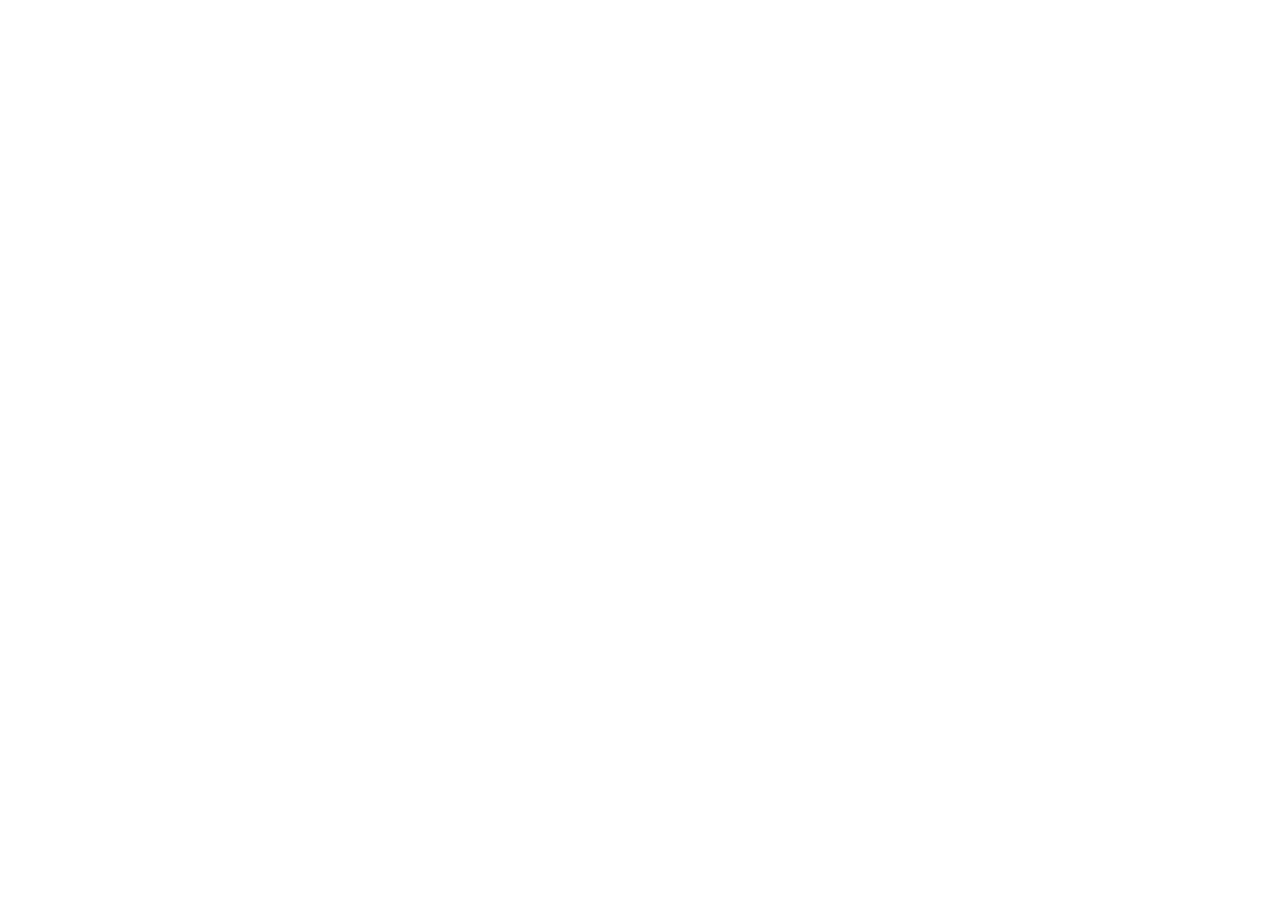
==== index.html @ 6ca91268 "Updates" ====
<!DOCTYPE html>
<html lang="en">
  <head>
    <meta charset="UTF-8" />
    <link rel="icon" type="image/x-icon" href="/portfolio-website/favicon.ico">
    <link rel="preconnect" href="https://fonts.googleapis.com" />
    <link rel="preconnect" href="https://fonts.gstatic.com" crossorigin />
    <link
      href="https://fonts.googleapis.com/css2?family=Space+Grotesk:wght@400;500;600;700&family=JetBrains+Mono:wght@400;700&display=swap"
      rel="stylesheet"
    />
    <meta name="viewport" content="width=device-width, initial-scale=1.0" />
    <title>Aryan Kumar</title>
    <script type="module" crossorigin src="/portfolio-website/assets/index-CEJSqSGn.js"></script>
    <link rel="stylesheet" crossorigin href="/portfolio-website/assets/index-Dqh0oYii.css">
  </head>
  <body>
    <div id="root"></div>
  </body>
</html>
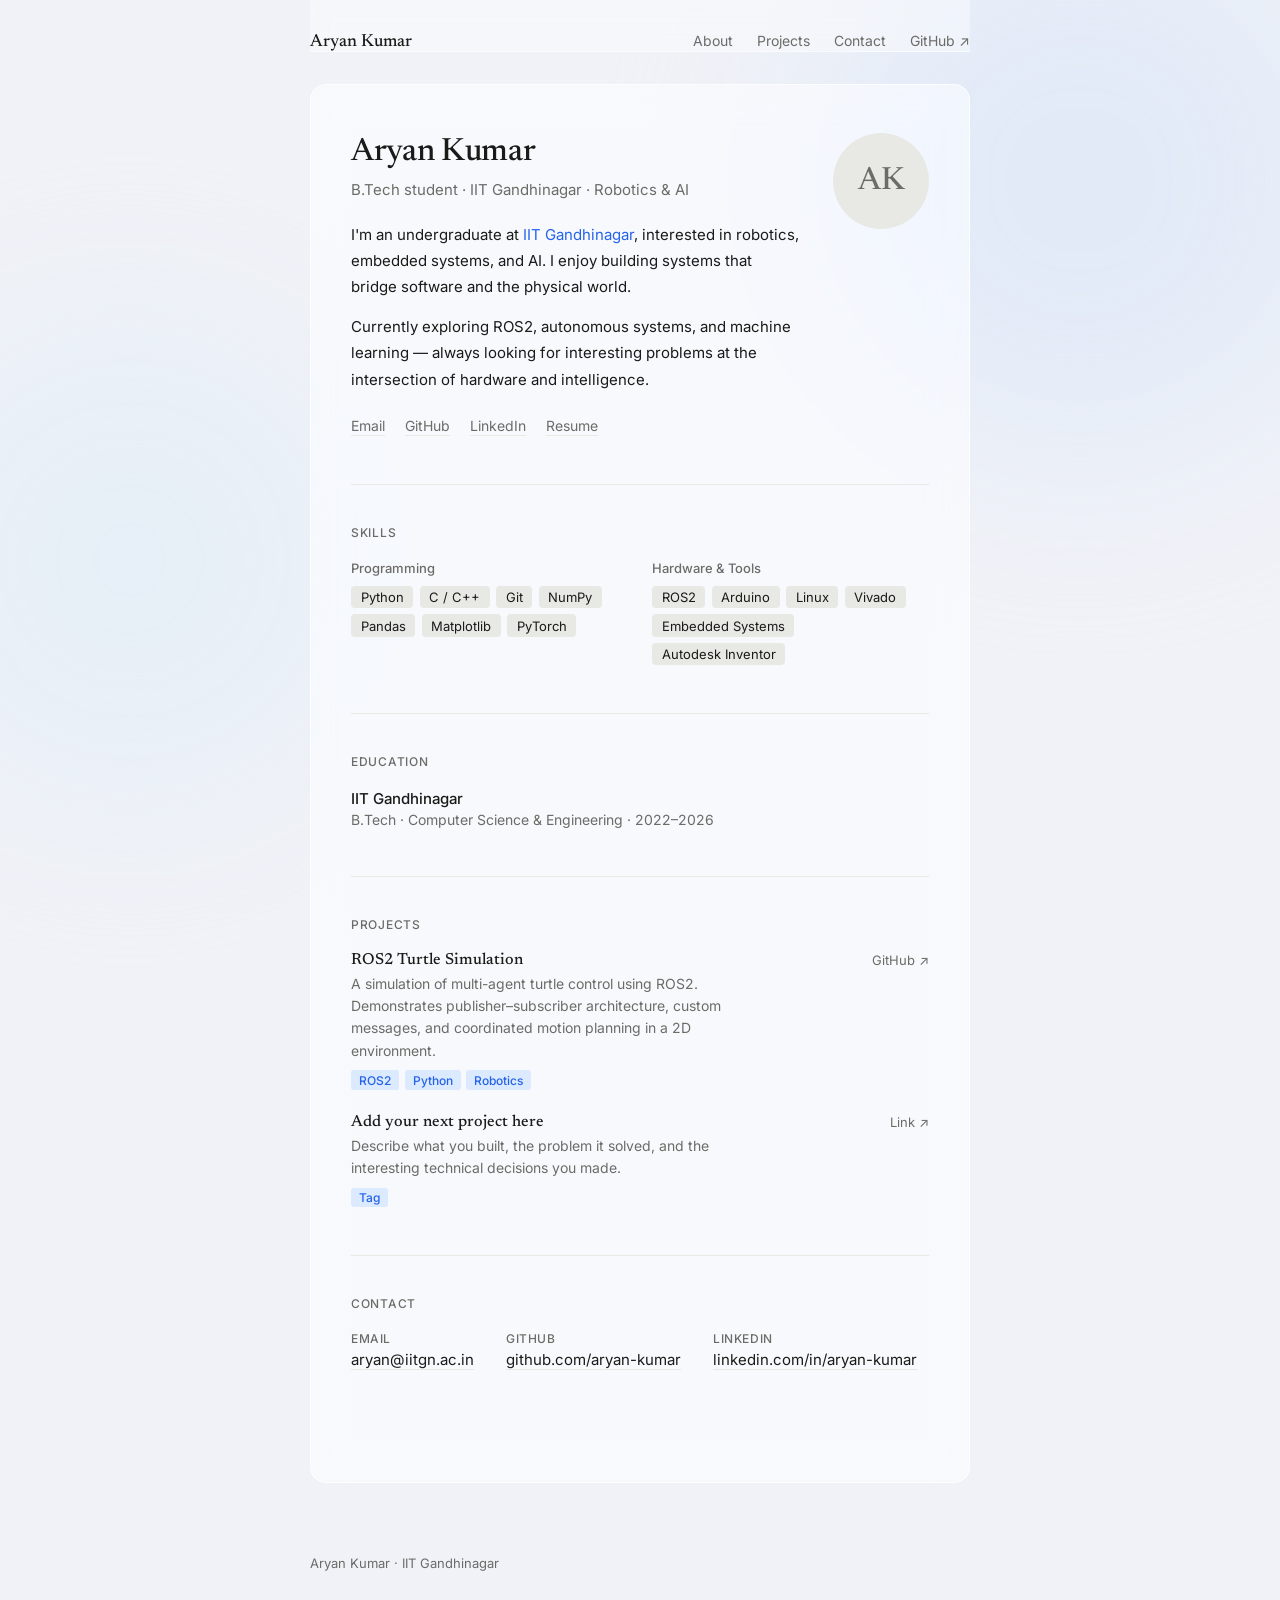
==== commit 35faf00b: "feat: initial commit" ====
--- a/index.html
+++ b/index.html
@@ -1,21 +1,528 @@
-<!DOCTYPE html>
-<html lang="en">
-  <head>
-    <meta charset="UTF-8" />
-    <link rel="icon" type="image/x-icon" href="/portfolio-website/favicon.ico">
-    <link rel="preconnect" href="https://fonts.googleapis.com" />
-    <link rel="preconnect" href="https://fonts.gstatic.com" crossorigin />
-    <link
-      href="https://fonts.googleapis.com/css2?family=Space+Grotesk:wght@400;500;600;700&family=JetBrains+Mono:wght@400;700&display=swap"
-      rel="stylesheet"
-    />
-    <meta name="viewport" content="width=device-width, initial-scale=1.0" />
-    <title>Aryan Kumar</title>
-    <script type="module" crossorigin src="/portfolio-website/assets/index-CEJSqSGn.js"></script>
-    <link rel="stylesheet" crossorigin href="/portfolio-website/assets/index-Dqh0oYii.css">
-  </head>
-  <body>
-    <div id="root"></div>-
-  </body>
-</html>
+<!DOCTYPE html>
+<html lang="en">
+<head>
+<meta charset="UTF-8">
+<meta name="viewport" content="width=device-width, initial-scale=1.0">
+<meta name="description" content="Aryan Kumar — undergraduate student at IIT Gandhinagar interested in robotics, AI, and embedded systems.">
+<title>Aryan Kumar</title>
+<link rel="preconnect" href="https://fonts.googleapis.com">
+<link rel="preconnect" href="https://fonts.gstatic.com" crossorigin>
+<link href="https://fonts.googleapis.com/css2?family=Inter:wght@400;500&family=Newsreader:ital,opsz,wght@0,6..72,400;0,6..72,500;1,6..72,400&display=swap" rel="stylesheet">
+<style>
+  *, *::before, *::after { box-sizing: border-box; margin: 0; padding: 0; }
+
+  :root {
+    --bg: #fafaf8;
+    --text: #1a1a18;
+    --muted: #6b6b67;
+    --subtle: #e8e8e4;
+    --accent: #2563eb;
+    --accent-muted: #dbeafe;
+    --font-sans: 'Inter', system-ui, sans-serif;
+    --font-serif: 'Newsreader', Georgia, serif;
+    --max: 660px;
+  }
+
+  html {
+    background: #f0f2f7;
+    color: var(--text);
+    font-family: var(--font-sans);
+  }
+
+  /* Ambient background blobs */
+  body {
+    min-height: 100vh;
+    padding: 0 1.5rem;
+    position: relative;
+  }
+
+  body::before,
+  body::after {
+    content: '';
+    position: fixed;
+    border-radius: 50%;
+    filter: blur(90px);
+    opacity: 0.45;
+    pointer-events: none;
+    z-index: 0;
+  }
+
+  body::before {
+    width: 600px;
+    height: 600px;
+    background: radial-gradient(circle, #c7d9f7 0%, #dce8fa 60%, transparent 100%);
+    top: -120px;
+    right: -100px;
+  }
+
+  body::after {
+    width: 500px;
+    height: 500px;
+    background: radial-gradient(circle, #d4e9f5 0%, #e2eefb 60%, transparent 100%);
+    bottom: 10%;
+    left: -120px;
+  }
+
+  /* Frosted glass content wrapper */
+  nav, main, footer {
+    position: relative;
+    z-index: 1;
+  }
+
+  main {
+    background: rgba(255, 255, 255, 0.55);
+    backdrop-filter: blur(18px) saturate(1.4);
+    -webkit-backdrop-filter: blur(18px) saturate(1.4);
+    border: 1px solid rgba(255, 255, 255, 0.7);
+    border-radius: 16px;
+    padding: 3rem 2.5rem 4rem;
+  }
+
+  nav {
+    background: rgba(255,255,255,0.4);
+    backdrop-filter: blur(12px);
+    -webkit-backdrop-filter: blur(12px);
+    border-bottom: 1px solid rgba(255,255,255,0.6);
+    padding: 1rem 2rem;
+    max-width: none;
+    border-radius: 0;
+    position: sticky;
+    top: 0;
+    z-index: 10;
+    margin: 0 -1.5rem;
+  }
+
+  nav > * { max-width: var(--max); margin-left: auto; margin-right: auto; }
+
+  /* Override nav to be flex row not block */
+  nav {
+    display: flex;
+    align-items: baseline;
+    gap: 2rem;
+    flex-wrap: wrap;
+  }
+
+  a { color: var(--accent); text-decoration: none; }
+  a:hover { text-decoration: underline; }
+
+  /* NAV */
+  nav {
+    max-width: var(--max);
+    margin: 0 auto;
+    padding: 2rem 0 0;
+    display: flex;
+    align-items: baseline;
+    gap: 2rem;
+    flex-wrap: wrap;
+  }
+
+  .nav-name {
+    font-family: var(--font-serif);
+    font-size: 1.1rem;
+    font-weight: 500;
+    color: var(--text);
+    text-decoration: none;
+    margin-right: auto;
+  }
+  .nav-name:hover { text-decoration: none; }
+
+  .nav-links { display: flex; gap: 1.5rem; flex-wrap: wrap; }
+  .nav-links a {
+    font-size: 0.875rem;
+    color: var(--muted);
+    text-decoration: none;
+  }
+  .nav-links a:hover { color: var(--text); text-decoration: none; }
+
+  /* MAIN LAYOUT */
+  main {
+    max-width: var(--max);
+    margin: 2rem auto 3rem;
+  }
+
+  /* HERO */
+  .hero {
+    display: grid;
+    grid-template-columns: 1fr auto;
+    gap: 2rem;
+    align-items: start;
+    margin-bottom: 3rem;
+  }
+
+  .hero-text h1 {
+    font-family: var(--font-serif);
+    font-size: 2rem;
+    font-weight: 500;
+    line-height: 1.2;
+    margin-bottom: 0.5rem;
+    letter-spacing: -0.01em;
+  }
+
+  .hero-sub {
+    font-size: 0.9375rem;
+    color: var(--muted);
+    margin-bottom: 1.25rem;
+    line-height: 1.5;
+  }
+
+  .hero-bio {
+    font-size: 0.9375rem;
+    line-height: 1.75;
+    color: var(--text);
+    max-width: 52ch;
+  }
+
+  .hero-bio p + p { margin-top: 0.85rem; }
+
+  .avatar {
+    width: 96px;
+    height: 96px;
+    border-radius: 50%;
+    background: var(--subtle);
+    display: flex;
+    align-items: center;
+    justify-content: center;
+    font-family: var(--font-serif);
+    font-size: 2rem;
+    font-weight: 500;
+    color: var(--muted);
+    flex-shrink: 0;
+    overflow: hidden;
+  }
+
+  .avatar img { width: 100%; height: 100%; object-fit: cover; }
+
+  /* SOCIAL LINKS */
+  .social {
+    display: flex;
+    gap: 1.25rem;
+    flex-wrap: wrap;
+    margin-top: 1.5rem;
+  }
+
+  .social a {
+    font-size: 0.875rem;
+    color: var(--muted);
+    text-decoration: none;
+    border-bottom: 1px solid var(--subtle);
+    padding-bottom: 1px;
+    transition: color 0.15s, border-color 0.15s;
+  }
+  .social a:hover { color: var(--accent); border-color: var(--accent); text-decoration: none; }
+
+  /* DIVIDER */
+  hr {
+    border: none;
+    border-top: 1px solid var(--subtle);
+    margin: 2.5rem 0;
+  }
+
+  /* SECTIONS */
+  section { margin-bottom: 3rem; }
+
+  .section-label {
+    font-size: 0.75rem;
+    font-weight: 500;
+    letter-spacing: 0.06em;
+    text-transform: uppercase;
+    color: var(--muted);
+    margin-bottom: 1.25rem;
+  }
+
+  /* SKILLS */
+  .skills-grid {
+    display: grid;
+    grid-template-columns: 1fr 1fr;
+    gap: 1.5rem;
+  }
+
+  .skill-group h3 {
+    font-size: 0.8125rem;
+    font-weight: 500;
+    color: var(--muted);
+    margin-bottom: 0.6rem;
+  }
+
+  .skill-list {
+    list-style: none;
+    display: flex;
+    flex-wrap: wrap;
+    gap: 0.4rem;
+  }
+
+  .skill-list li {
+    font-size: 0.8125rem;
+    background: var(--subtle);
+    color: var(--text);
+    padding: 0.2rem 0.6rem;
+    border-radius: 4px;
+    font-family: var(--font-sans);
+  }
+
+  /* PROJECTS */
+  .project-list { display: flex; flex-direction: column; gap: 1.5rem; }
+
+  .project {
+    display: grid;
+    grid-template-columns: 1fr auto;
+    gap: 1rem;
+    align-items: start;
+  }
+
+  .project-title {
+    font-family: var(--font-serif);
+    font-size: 1rem;
+    font-weight: 500;
+    color: var(--text);
+    margin-bottom: 0.3rem;
+  }
+
+  .project-desc {
+    font-size: 0.875rem;
+    color: var(--muted);
+    line-height: 1.6;
+    max-width: 46ch;
+  }
+
+  .project-tags {
+    display: flex;
+    flex-wrap: wrap;
+    gap: 0.35rem;
+    margin-top: 0.5rem;
+  }
+
+  .tag {
+    font-size: 0.75rem;
+    padding: 0.15rem 0.5rem;
+    border-radius: 3px;
+    background: var(--accent-muted);
+    color: var(--accent);
+    font-weight: 500;
+  }
+
+  .project-links {
+    display: flex;
+    flex-direction: column;
+    gap: 0.4rem;
+    text-align: right;
+    flex-shrink: 0;
+  }
+
+  .project-links a {
+    font-size: 0.8125rem;
+    color: var(--muted);
+    text-decoration: none;
+    white-space: nowrap;
+  }
+  .project-links a:hover { color: var(--accent); text-decoration: none; }
+
+  /* EDUCATION */
+  .edu-item { margin-bottom: 1rem; }
+  .edu-name {
+    font-weight: 500;
+    font-size: 0.9375rem;
+  }
+  .edu-detail {
+    font-size: 0.875rem;
+    color: var(--muted);
+    margin-top: 0.15rem;
+  }
+
+  /* CONTACT */
+  .contact-row {
+    display: flex;
+    gap: 2rem;
+    flex-wrap: wrap;
+  }
+  .contact-item {
+    display: flex;
+    flex-direction: column;
+    gap: 0.2rem;
+  }
+  .contact-label {
+    font-size: 0.75rem;
+    color: var(--muted);
+    font-weight: 500;
+    text-transform: uppercase;
+    letter-spacing: 0.05em;
+  }
+  .contact-item a {
+    font-size: 0.9375rem;
+    color: var(--text);
+    text-decoration: none;
+    border-bottom: 1px solid var(--subtle);
+  }
+  .contact-item a:hover { border-color: var(--accent); color: var(--accent); text-decoration: none; }
+
+  /* FOOTER */
+  footer {
+    max-width: var(--max);
+    margin: 0 auto;
+    padding: 1.5rem 0 3rem;
+    font-size: 0.8125rem;
+    color: var(--muted);
+    position: relative;
+    z-index: 1;
+  }
+
+  /* MOBILE */
+  @media (max-width: 520px) {
+    .hero { grid-template-columns: 1fr; }
+    .avatar { width: 72px; height: 72px; font-size: 1.5rem; grid-row: 1; justify-self: start; }
+    .hero-text { grid-row: 2; }
+    .skills-grid { grid-template-columns: 1fr; }
+    .project { grid-template-columns: 1fr; }
+    .project-links { text-align: left; flex-direction: row; }
+  }
+
+  @media (prefers-reduced-motion: no-preference) {
+    main { animation: fadein 0.4s ease both; }
+    @keyframes fadein { from { opacity: 0; transform: translateY(8px); } to { opacity: 1; transform: none; } }
+  }
+</style>
+</head>
+<body>
+
+<nav>
+  <div style="max-width:var(--max);margin:0 auto;width:100%;display:flex;align-items:baseline;gap:2rem;flex-wrap:wrap;">
+    <a href="#" class="nav-name">Aryan Kumar</a>
+    <div class="nav-links">
+      <a href="#about">About</a>
+      <a href="#projects">Projects</a>
+      <a href="#contact">Contact</a>
+      <a href="https://github.com/aryan-kumar" target="_blank" rel="noopener">GitHub ↗</a>
+    </div>
+  </div>
+</nav>
+
+<main>
+
+  <!-- HERO -->
+  <div class="hero">
+    <div class="hero-text">
+      <h1>Aryan Kumar</h1>
+      <p class="hero-sub">B.Tech student · IIT Gandhinagar · Robotics &amp; AI</p>
+      <div class="hero-bio">
+        <p>I'm an undergraduate at <a href="https://iitgn.ac.in" target="_blank" rel="noopener">IIT Gandhinagar</a>, interested in robotics, embedded systems, and AI. I enjoy building systems that bridge software and the physical world.</p>
+        <p>Currently exploring ROS2, autonomous systems, and machine learning — always looking for interesting problems at the intersection of hardware and intelligence.</p>
+      </div>
+      <div class="social">
+        <a href="mailto:aryan@iitgn.ac.in">Email</a>
+        <a href="https://github.com/aryan-kumar" target="_blank" rel="noopener">GitHub</a>
+        <a href="https://linkedin.com/in/aryan-kumar" target="_blank" rel="noopener">LinkedIn</a>
+        <a href="#" target="_blank" rel="noopener">Resume</a>
+      </div>
+    </div>
+    <div class="avatar">AK</div>
+  </div>
+
+  <hr>
+
+  <!-- ABOUT -->
+  <section id="about">
+    <p class="section-label">Skills</p>
+    <div class="skills-grid">
+      <div class="skill-group">
+        <h3>Programming</h3>
+        <ul class="skill-list">
+          <li>Python</li>
+          <li>C / C++</li>
+          <li>Git</li>
+          <li>NumPy</li>
+          <li>Pandas</li>
+          <li>Matplotlib</li>
+          <li>PyTorch</li>
+        </ul>
+      </div>
+      <div class="skill-group">
+        <h3>Hardware &amp; Tools</h3>
+        <ul class="skill-list">
+          <li>ROS2</li>
+          <li>Arduino</li>
+          <li>Linux</li>
+          <li>Vivado</li>
+          <li>Embedded Systems</li>
+          <li>Autodesk Inventor</li>
+        </ul>
+      </div>
+    </div>
+  </section>
+
+  <hr>
+
+  <!-- EDUCATION -->
+  <section>
+    <p class="section-label">Education</p>
+    <div class="edu-item">
+      <p class="edu-name">IIT Gandhinagar</p>
+      <p class="edu-detail">B.Tech · Computer Science &amp; Engineering · 2022–2026</p>
+    </div>
+  </section>
+
+  <hr>
+
+  <!-- PROJECTS -->
+  <section id="projects">
+    <p class="section-label">Projects</p>
+    <div class="project-list">
+
+      <div class="project">
+        <div>
+          <p class="project-title">ROS2 Turtle Simulation</p>
+          <p class="project-desc">A simulation of multi-agent turtle control using ROS2. Demonstrates publisher–subscriber architecture, custom messages, and coordinated motion planning in a 2D environment.</p>
+          <div class="project-tags">
+            <span class="tag">ROS2</span>
+            <span class="tag">Python</span>
+            <span class="tag">Robotics</span>
+          </div>
+        </div>
+        <div class="project-links">
+          <a href="https://github.com/aryan-kumar" target="_blank" rel="noopener">GitHub ↗</a>
+        </div>
+      </div>
+
+      <div class="project">
+        <div>
+          <p class="project-title">Add your next project here</p>
+          <p class="project-desc">Describe what you built, the problem it solved, and the interesting technical decisions you made.</p>
+          <div class="project-tags">
+            <span class="tag">Tag</span>
+          </div>
+        </div>
+        <div class="project-links">
+          <a href="#">Link ↗</a>
+        </div>
+      </div>
+
+    </div>
+  </section>
+
+  <hr>
+
+  <!-- CONTACT -->
+  <section id="contact">
+    <p class="section-label">Contact</p>
+    <div class="contact-row">
+      <div class="contact-item">
+        <span class="contact-label">Email</span>
+        <a href="mailto:aryan@iitgn.ac.in">aryan@iitgn.ac.in</a>
+      </div>
+      <div class="contact-item">
+        <span class="contact-label">GitHub</span>
+        <a href="https://github.com/aryan-kumar" target="_blank" rel="noopener">github.com/aryan-kumar</a>
+      </div>
+      <div class="contact-item">
+        <span class="contact-label">LinkedIn</span>
+        <a href="https://linkedin.com/in/aryan-kumar" target="_blank" rel="noopener">linkedin.com/in/aryan-kumar</a>
+      </div>
+    </div>
+  </section>
+
+</main>
+
+<footer>
+  Aryan Kumar · IIT Gandhinagar
+</footer>
+
+</body>
+</html>
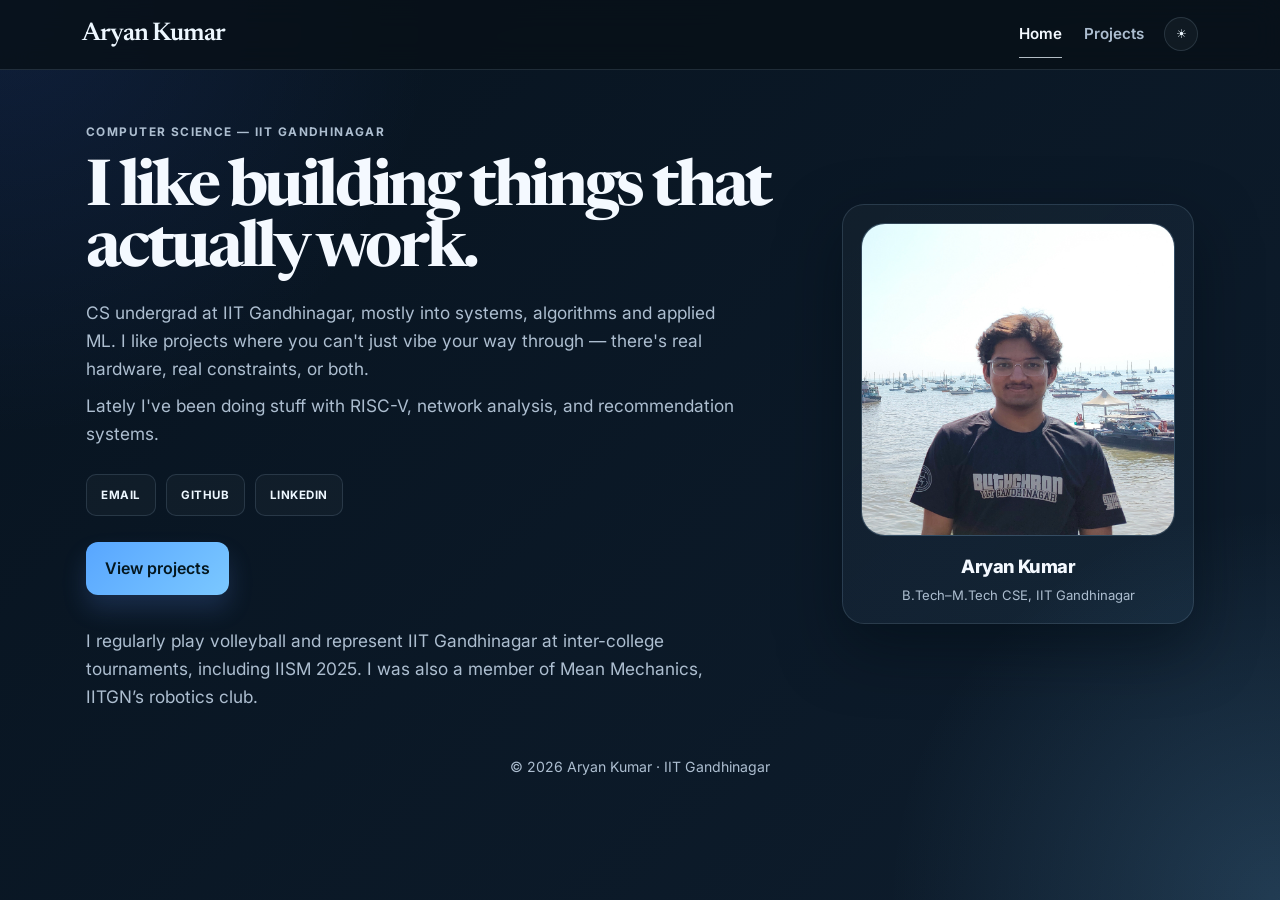
==== commit 64234cda: "proper frontend template" ====
--- a/index.html
+++ b/index.html
@@ -1,528 +1,85 @@
 <!DOCTYPE html>
 <html lang="en">
+
 <head>
-<meta charset="UTF-8">
-<meta name="viewport" content="width=device-width, initial-scale=1.0">
-<meta name="description" content="Aryan Kumar — undergraduate student at IIT Gandhinagar interested in robotics, AI, and embedded systems.">
-<title>Aryan Kumar</title>
-<link rel="preconnect" href="https://fonts.googleapis.com">
-<link rel="preconnect" href="https://fonts.gstatic.com" crossorigin>
-<link href="https://fonts.googleapis.com/css2?family=Inter:wght@400;500&family=Newsreader:ital,opsz,wght@0,6..72,400;0,6..72,500;1,6..72,400&display=swap" rel="stylesheet">
-<style>
-  *, *::before, *::after { box-sizing: border-box; margin: 0; padding: 0; }
+  <meta charset="UTF-8" />
+  <meta name="viewport" content="width=device-width, initial-scale=1.0" />
+  <meta name="description" content="Aryan Kumar portfolio website" />
+  <title>Aryan Kumar | Portfolio</title>
+  <link rel="preconnect" href="https://fonts.googleapis.com" />
+  <link rel="preconnect" href="https://fonts.gstatic.com" crossorigin />
+  <link
+    href="https://fonts.googleapis.com/css2?family=Inter:wght@400;500;600;700;800&family=Newsreader:opsz,wght@6..72,400;6..72,500;6..72,600&display=swap"
+    rel="stylesheet" />
+  <link rel="stylesheet" href="styles.css?v=20260919" />
+</head>
 
-  :root {
-    --bg: #fafaf8;
-    --text: #1a1a18;
-    --muted: #6b6b67;
-    --subtle: #e8e8e4;
-    --accent: #2563eb;
-    --accent-muted: #dbeafe;
-    --font-sans: 'Inter', system-ui, sans-serif;
-    --font-serif: 'Newsreader', Georgia, serif;
-    --max: 660px;
-  }
+<body data-theme="dark">
+  <div class="page-shell">
+    <header class="site-header">
+      <div class="header-inner">
+        <a href="index.html" class="brand">Aryan Kumar</a>
 
-  html {
-    background: #f0f2f7;
-    color: var(--text);
-    font-family: var(--font-sans);
-  }
+        <div class="nav-group">
+          <nav class="nav" aria-label="Main navigation">
+            <a href="index.html" class="active">Home</a>
+            <a href="projects.html">Projects</a>
+            <!-- Research will be added later when there is something to showcase. -->
+          </nav>
 
-  /* Ambient background blobs */
-  body {
-    min-height: 100vh;
-    padding: 0 1.5rem;
-    position: relative;
-  }
+          <button class="theme-toggle" type="button" data-theme-toggle aria-label="Toggle color theme">
+            <span class="toggle-track">
+              <span class="toggle-thumb">
+                <span class="icon sun" aria-hidden="true">☀</span>
+                <span class="icon moon" aria-hidden="true">☾</span>
+              </span>
+            </span>
+          </button>
+        </div>
+      </div>
+    </header>
 
-  body::before,
-  body::after {
-    content: '';
-    position: fixed;
-    border-radius: 50%;
-    filter: blur(90px);
-    opacity: 0.45;
-    pointer-events: none;
-    z-index: 0;
-  }
+    <main>
+      <section class="page-hero" data-reveal>
+        <div>
+          <div class="eyebrow">Computer Science — IIT Gandhinagar</div>
+          <h1>I like building things that actually work.</h1>
+          <p class="page-intro">CS undergrad at IIT Gandhinagar, mostly into systems, algorithms and applied ML. I like
+            projects where you can't just vibe your way through — there's real hardware, real constraints, or both.</p>
+          <p class="page-intro">Lately I've been doing stuff with RISC-V, network analysis, and recommendation systems.
+          </p>
 
-  body::before {
-    width: 600px;
-    height: 600px;
-    background: radial-gradient(circle, #c7d9f7 0%, #dce8fa 60%, transparent 100%);
-    top: -120px;
-    right: -100px;
-  }
+          <div class="social-row">
+            <a href="mailto:acearyan8@gmail.com" class="social-btn">Email</a>
+            <a href="https://github.com/AceAryan" target="_blank" rel="noopener" class="social-btn">GitHub</a>
+            <a href="https://www.linkedin.com/in/aryan-kumar-574272316/" target="_blank" rel="noopener" class="social-btn">LinkedIn</a>
+          </div>
 
-  body::after {
-    width: 500px;
-    height: 500px;
-    background: radial-gradient(circle, #d4e9f5 0%, #e2eefb 60%, transparent 100%);
-    bottom: 10%;
-    left: -120px;
-  }
+          <div class="cta-row">
+            <a href="projects.html" class="btn btn-primary">View projects</a>
+          </div>
 
-  /* Frosted glass content wrapper */
-  nav, main, footer {
-    position: relative;
-    z-index: 1;
-  }
+          <p class="page-intro" style="margin-top: 32px;">I regularly play volleyball and represent IIT Gandhinagar at inter-college tournaments, including IISM 2025. I was also a member of Mean Mechanics, IITGN’s robotics club.
+</p>
+        </div>
 
-  main {
-    background: rgba(255, 255, 255, 0.55);
-    backdrop-filter: blur(18px) saturate(1.4);
-    -webkit-backdrop-filter: blur(18px) saturate(1.4);
-    border: 1px solid rgba(255, 255, 255, 0.7);
-    border-radius: 16px;
-    padding: 3rem 2.5rem 4rem;
-  }
+        <div class="profile-card">
+          <img class="avatar profile-photo" src="images/profile.jpg" alt="Aryan Kumar"
+            onerror="this.style.display='none'; this.nextElementSibling.style.display='grid';" />
+          <div class="avatar fallback-avatar" aria-label="Profile initial" style="display: none;">AK</div>
+          <div class="profile-meta">
+            <strong>Aryan Kumar</strong>
+            <span>B.Tech–M.Tech CSE, IIT Gandhinagar</span>
+          </div>
+        </div>
+      </section>
 
-  nav {
-    background: rgba(255,255,255,0.4);
-    backdrop-filter: blur(12px);
-    -webkit-backdrop-filter: blur(12px);
-    border-bottom: 1px solid rgba(255,255,255,0.6);
-    padding: 1rem 2rem;
-    max-width: none;
-    border-radius: 0;
-    position: sticky;
-    top: 0;
-    z-index: 10;
-    margin: 0 -1.5rem;
-  }
+    </main>
 
-  nav > * { max-width: var(--max); margin-left: auto; margin-right: auto; }
-
-  /* Override nav to be flex row not block */
-  nav {
-    display: flex;
-    align-items: baseline;
-    gap: 2rem;
-    flex-wrap: wrap;
-  }
-
-  a { color: var(--accent); text-decoration: none; }
-  a:hover { text-decoration: underline; }
-
-  /* NAV */
-  nav {
-    max-width: var(--max);
-    margin: 0 auto;
-    padding: 2rem 0 0;
-    display: flex;
-    align-items: baseline;
-    gap: 2rem;
-    flex-wrap: wrap;
-  }
-
-  .nav-name {
-    font-family: var(--font-serif);
-    font-size: 1.1rem;
-    font-weight: 500;
-    color: var(--text);
-    text-decoration: none;
-    margin-right: auto;
-  }
-  .nav-name:hover { text-decoration: none; }
-
-  .nav-links { display: flex; gap: 1.5rem; flex-wrap: wrap; }
-  .nav-links a {
-    font-size: 0.875rem;
-    color: var(--muted);
-    text-decoration: none;
-  }
-  .nav-links a:hover { color: var(--text); text-decoration: none; }
-
-  /* MAIN LAYOUT */
-  main {
-    max-width: var(--max);
-    margin: 2rem auto 3rem;
-  }
-
-  /* HERO */
-  .hero {
-    display: grid;
-    grid-template-columns: 1fr auto;
-    gap: 2rem;
-    align-items: start;
-    margin-bottom: 3rem;
-  }
-
-  .hero-text h1 {
-    font-family: var(--font-serif);
-    font-size: 2rem;
-    font-weight: 500;
-    line-height: 1.2;
-    margin-bottom: 0.5rem;
-    letter-spacing: -0.01em;
-  }
-
-  .hero-sub {
-    font-size: 0.9375rem;
-    color: var(--muted);
-    margin-bottom: 1.25rem;
-    line-height: 1.5;
-  }
-
-  .hero-bio {
-    font-size: 0.9375rem;
-    line-height: 1.75;
-    color: var(--text);
-    max-width: 52ch;
-  }
-
-  .hero-bio p + p { margin-top: 0.85rem; }
-
-  .avatar {
-    width: 96px;
-    height: 96px;
-    border-radius: 50%;
-    background: var(--subtle);
-    display: flex;
-    align-items: center;
-    justify-content: center;
-    font-family: var(--font-serif);
-    font-size: 2rem;
-    font-weight: 500;
-    color: var(--muted);
-    flex-shrink: 0;
-    overflow: hidden;
-  }
-
-  .avatar img { width: 100%; height: 100%; object-fit: cover; }
-
-  /* SOCIAL LINKS */
-  .social {
-    display: flex;
-    gap: 1.25rem;
-    flex-wrap: wrap;
-    margin-top: 1.5rem;
-  }
-
-  .social a {
-    font-size: 0.875rem;
-    color: var(--muted);
-    text-decoration: none;
-    border-bottom: 1px solid var(--subtle);
-    padding-bottom: 1px;
-    transition: color 0.15s, border-color 0.15s;
-  }
-  .social a:hover { color: var(--accent); border-color: var(--accent); text-decoration: none; }
-
-  /* DIVIDER */
-  hr {
-    border: none;
-    border-top: 1px solid var(--subtle);
-    margin: 2.5rem 0;
-  }
-
-  /* SECTIONS */
-  section { margin-bottom: 3rem; }
-
-  .section-label {
-    font-size: 0.75rem;
-    font-weight: 500;
-    letter-spacing: 0.06em;
-    text-transform: uppercase;
-    color: var(--muted);
-    margin-bottom: 1.25rem;
-  }
-
-  /* SKILLS */
-  .skills-grid {
-    display: grid;
-    grid-template-columns: 1fr 1fr;
-    gap: 1.5rem;
-  }
-
-  .skill-group h3 {
-    font-size: 0.8125rem;
-    font-weight: 500;
-    color: var(--muted);
-    margin-bottom: 0.6rem;
-  }
-
-  .skill-list {
-    list-style: none;
-    display: flex;
-    flex-wrap: wrap;
-    gap: 0.4rem;
-  }
-
-  .skill-list li {
-    font-size: 0.8125rem;
-    background: var(--subtle);
-    color: var(--text);
-    padding: 0.2rem 0.6rem;
-    border-radius: 4px;
-    font-family: var(--font-sans);
-  }
-
-  /* PROJECTS */
-  .project-list { display: flex; flex-direction: column; gap: 1.5rem; }
-
-  .project {
-    display: grid;
-    grid-template-columns: 1fr auto;
-    gap: 1rem;
-    align-items: start;
-  }
-
-  .project-title {
-    font-family: var(--font-serif);
-    font-size: 1rem;
-    font-weight: 500;
-    color: var(--text);
-    margin-bottom: 0.3rem;
-  }
-
-  .project-desc {
-    font-size: 0.875rem;
-    color: var(--muted);
-    line-height: 1.6;
-    max-width: 46ch;
-  }
-
-  .project-tags {
-    display: flex;
-    flex-wrap: wrap;
-    gap: 0.35rem;
-    margin-top: 0.5rem;
-  }
-
-  .tag {
-    font-size: 0.75rem;
-    padding: 0.15rem 0.5rem;
-    border-radius: 3px;
-    background: var(--accent-muted);
-    color: var(--accent);
-    font-weight: 500;
-  }
-
-  .project-links {
-    display: flex;
-    flex-direction: column;
-    gap: 0.4rem;
-    text-align: right;
-    flex-shrink: 0;
-  }
-
-  .project-links a {
-    font-size: 0.8125rem;
-    color: var(--muted);
-    text-decoration: none;
-    white-space: nowrap;
-  }
-  .project-links a:hover { color: var(--accent); text-decoration: none; }
-
-  /* EDUCATION */
-  .edu-item { margin-bottom: 1rem; }
-  .edu-name {
-    font-weight: 500;
-    font-size: 0.9375rem;
-  }
-  .edu-detail {
-    font-size: 0.875rem;
-    color: var(--muted);
-    margin-top: 0.15rem;
-  }
-
-  /* CONTACT */
-  .contact-row {
-    display: flex;
-    gap: 2rem;
-    flex-wrap: wrap;
-  }
-  .contact-item {
-    display: flex;
-    flex-direction: column;
-    gap: 0.2rem;
-  }
-  .contact-label {
-    font-size: 0.75rem;
-    color: var(--muted);
-    font-weight: 500;
-    text-transform: uppercase;
-    letter-spacing: 0.05em;
-  }
-  .contact-item a {
-    font-size: 0.9375rem;
-    color: var(--text);
-    text-decoration: none;
-    border-bottom: 1px solid var(--subtle);
-  }
-  .contact-item a:hover { border-color: var(--accent); color: var(--accent); text-decoration: none; }
-
-  /* FOOTER */
-  footer {
-    max-width: var(--max);
-    margin: 0 auto;
-    padding: 1.5rem 0 3rem;
-    font-size: 0.8125rem;
-    color: var(--muted);
-    position: relative;
-    z-index: 1;
-  }
-
-  /* MOBILE */
-  @media (max-width: 520px) {
-    .hero { grid-template-columns: 1fr; }
-    .avatar { width: 72px; height: 72px; font-size: 1.5rem; grid-row: 1; justify-self: start; }
-    .hero-text { grid-row: 2; }
-    .skills-grid { grid-template-columns: 1fr; }
-    .project { grid-template-columns: 1fr; }
-    .project-links { text-align: left; flex-direction: row; }
-  }
-
-  @media (prefers-reduced-motion: no-preference) {
-    main { animation: fadein 0.4s ease both; }
-    @keyframes fadein { from { opacity: 0; transform: translateY(8px); } to { opacity: 1; transform: none; } }
-  }
-</style>
-</head>
-<body>
-
-<nav>
-  <div style="max-width:var(--max);margin:0 auto;width:100%;display:flex;align-items:baseline;gap:2rem;flex-wrap:wrap;">
-    <a href="#" class="nav-name">Aryan Kumar</a>
-    <div class="nav-links">
-      <a href="#about">About</a>
-      <a href="#projects">Projects</a>
-      <a href="#contact">Contact</a>
-      <a href="https://github.com/aryan-kumar" target="_blank" rel="noopener">GitHub ↗</a>
-    </div>
-  </div>
-</nav>
-
-<main>
-
-  <!-- HERO -->
-  <div class="hero">
-    <div class="hero-text">
-      <h1>Aryan Kumar</h1>
-      <p class="hero-sub">B.Tech student · IIT Gandhinagar · Robotics &amp; AI</p>
-      <div class="hero-bio">
-        <p>I'm an undergraduate at <a href="https://iitgn.ac.in" target="_blank" rel="noopener">IIT Gandhinagar</a>, interested in robotics, embedded systems, and AI. I enjoy building systems that bridge software and the physical world.</p>
-        <p>Currently exploring ROS2, autonomous systems, and machine learning — always looking for interesting problems at the intersection of hardware and intelligence.</p>
-      </div>
-      <div class="social">
-        <a href="mailto:aryan@iitgn.ac.in">Email</a>
-        <a href="https://github.com/aryan-kumar" target="_blank" rel="noopener">GitHub</a>
-        <a href="https://linkedin.com/in/aryan-kumar" target="_blank" rel="noopener">LinkedIn</a>
-        <a href="#" target="_blank" rel="noopener">Resume</a>
-      </div>
-    </div>
-    <div class="avatar">AK</div>
+    <footer>© 2026 Aryan Kumar · IIT Gandhinagar</footer>
   </div>
 
-  <hr>
+  <script src="script.js?v=20260919"></script>
+</body>
 
-  <!-- ABOUT -->
-  <section id="about">
-    <p class="section-label">Skills</p>
-    <div class="skills-grid">
-      <div class="skill-group">
-        <h3>Programming</h3>
-        <ul class="skill-list">
-          <li>Python</li>
-          <li>C / C++</li>
-          <li>Git</li>
-          <li>NumPy</li>
-          <li>Pandas</li>
-          <li>Matplotlib</li>
-          <li>PyTorch</li>
-        </ul>
-      </div>
-      <div class="skill-group">
-        <h3>Hardware &amp; Tools</h3>
-        <ul class="skill-list">
-          <li>ROS2</li>
-          <li>Arduino</li>
-          <li>Linux</li>
-          <li>Vivado</li>
-          <li>Embedded Systems</li>
-          <li>Autodesk Inventor</li>
-        </ul>
-      </div>
-    </div>
-  </section>
-
-  <hr>
-
-  <!-- EDUCATION -->
-  <section>
-    <p class="section-label">Education</p>
-    <div class="edu-item">
-      <p class="edu-name">IIT Gandhinagar</p>
-      <p class="edu-detail">B.Tech · Computer Science &amp; Engineering · 2022–2026</p>
-    </div>
-  </section>
-
-  <hr>
-
-  <!-- PROJECTS -->
-  <section id="projects">
-    <p class="section-label">Projects</p>
-    <div class="project-list">
-
-      <div class="project">
-        <div>
-          <p class="project-title">ROS2 Turtle Simulation</p>
-          <p class="project-desc">A simulation of multi-agent turtle control using ROS2. Demonstrates publisher–subscriber architecture, custom messages, and coordinated motion planning in a 2D environment.</p>
-          <div class="project-tags">
-            <span class="tag">ROS2</span>
-            <span class="tag">Python</span>
-            <span class="tag">Robotics</span>
-          </div>
-        </div>
-        <div class="project-links">
-          <a href="https://github.com/aryan-kumar" target="_blank" rel="noopener">GitHub ↗</a>
-        </div>
-      </div>
-
-      <div class="project">
-        <div>
-          <p class="project-title">Add your next project here</p>
-          <p class="project-desc">Describe what you built, the problem it solved, and the interesting technical decisions you made.</p>
-          <div class="project-tags">
-            <span class="tag">Tag</span>
-          </div>
-        </div>
-        <div class="project-links">
-          <a href="#">Link ↗</a>
-        </div>
-      </div>
-
-    </div>
-  </section>
-
-  <hr>
-
-  <!-- CONTACT -->
-  <section id="contact">
-    <p class="section-label">Contact</p>
-    <div class="contact-row">
-      <div class="contact-item">
-        <span class="contact-label">Email</span>
-        <a href="mailto:aryan@iitgn.ac.in">aryan@iitgn.ac.in</a>
-      </div>
-      <div class="contact-item">
-        <span class="contact-label">GitHub</span>
-        <a href="https://github.com/aryan-kumar" target="_blank" rel="noopener">github.com/aryan-kumar</a>
-      </div>
-      <div class="contact-item">
-        <span class="contact-label">LinkedIn</span>
-        <a href="https://linkedin.com/in/aryan-kumar" target="_blank" rel="noopener">linkedin.com/in/aryan-kumar</a>
-      </div>
-    </div>
-  </section>
-
-</main>
-
-<footer>
-  Aryan Kumar · IIT Gandhinagar
-</footer>
-
-</body>
 </html>
--- a/styles.css
+++ b/styles.css
@@ -0,0 +1,769 @@
+:root {
+    --bg: #07131f;
+    --bg-2: #0e1d2d;
+    --surface: rgba(12, 22, 32, 0.9);
+    --surface-strong: rgba(17, 30, 42, 0.98);
+    --surface-soft: rgba(20, 35, 49, 0.75);
+    --card: rgba(18, 31, 42, 0.9);
+    --card-2: rgba(13, 25, 36, 0.8);
+    --text: #edf7ff;
+    --muted: #adbed0;
+    --heading: #f4f9ff;
+    --accent: #7bc8ff;
+    --accent-strong: #58a6ff;
+    --accent-soft: rgba(123, 200, 255, 0.12);
+    --line: rgba(174, 206, 232, 0.15);
+    --shadow: 0 24px 60px rgba(2, 12, 20, 0.5);
+    --nav-glow: rgba(123, 200, 255, 0.18);
+    --chip-bg: rgba(123, 200, 255, 0.08);
+    --radius: 22px;
+    --container: 1160px;
+}
+
+body[data-theme='light'] {
+    --bg: #edf3f9;
+    --bg-2: #f7fafc;
+    --surface: rgba(255, 255, 255, 0.9);
+    --surface-strong: rgba(255, 255, 255, 0.98);
+    --surface-soft: rgba(255, 255, 255, 0.72);
+    --card: rgba(255, 255, 255, 0.92);
+    --card-2: rgba(245, 249, 255, 0.9);
+    --text: #122234;
+    --muted: #516277;
+    --heading: #0d1c2e;
+    --accent: #1d5bd8;
+    --accent-strong: #2458d8;
+    --accent-soft: rgba(29, 91, 216, 0.08);
+    --line: rgba(18, 34, 52, 0.1);
+    --shadow: 0 20px 42px rgba(42, 58, 84, 0.08);
+    --nav-glow: rgba(29, 91, 216, 0.08);
+    --chip-bg: rgba(29, 91, 216, 0.07);
+}
+
+* {
+    box-sizing: border-box;
+}
+
+html {
+    scroll-behavior: smooth;
+}
+
+body {
+    margin: 0;
+    min-height: 100vh;
+    font-family: 'Inter', sans-serif;
+    background:
+        radial-gradient(circle at top left, rgba(74, 116, 255, 0.12), transparent 28%),
+        radial-gradient(circle at bottom right, rgba(123, 200, 255, 0.18), transparent 25%),
+        linear-gradient(135deg, var(--bg), var(--bg-2));
+    color: var(--text);
+    line-height: 1.6;
+}
+
+body[data-theme='light'] .site-header {
+    border-color: rgba(18, 34, 52, 0.08);
+    background: rgba(255, 255, 255, 0.7);
+}
+
+body[data-theme='light'] .nav a,
+body[data-theme='light'] .meta,
+body[data-theme='light'] .theme-toggle,
+body[data-theme='light'] .showcase-card p,
+body[data-theme='light'] .about-card,
+body[data-theme='light'] .list-item,
+body[data-theme='light'] .pub-item,
+body[data-theme='light'] .project-card,
+body[data-theme='light'] .contact-card,
+body[data-theme='light'] .summary-card {
+    color: var(--text);
+}
+
+body[data-theme='light'] .social-btn {
+    border-color: rgba(18, 34, 52, 0.08);
+    background: rgba(255, 255, 255, 0.7);
+}
+
+a {
+    color: inherit;
+    text-decoration: none;
+}
+
+img {
+    max-width: 100%;
+    display: block;
+}
+
+.page-shell {
+    max-width: var(--container);
+    margin: 0 auto;
+    padding: 0 22px 60px;
+}
+
+.site-header {
+    position: sticky;
+    top: 0;
+    z-index: 20;
+    width: 100vw;
+    margin: 0 0 26px;
+    margin-left: calc(50% - 50vw);
+    background: rgba(8, 16, 24, 0.82);
+    border: 1px solid var(--line);
+    border-left: none;
+    border-right: none;
+    border-top: none;
+    backdrop-filter: blur(14px);
+    -webkit-backdrop-filter: blur(14px);
+    box-shadow: none;
+    border-radius: 0;
+}
+
+.header-inner {
+    display: flex;
+    align-items: center;
+    max-width: var(--container);
+    width: 100%;
+    margin: 0 auto;
+    gap: 18px;
+    padding: 14px 22px;
+    position: relative;
+    box-sizing: border-box;
+}
+
+.brand {
+    font-family: 'Newsreader', serif;
+    font-size: clamp(1.4rem, 2vw, 1.7rem);
+    letter-spacing: -0.04em;
+    font-weight: 600;
+    margin-right: auto;
+    position: static;
+}
+
+.nav-group {
+    display: flex;
+    align-items: center;
+    gap: 18px;
+    margin-left: auto;
+}
+
+.nav {
+    display: flex;
+    align-items: center;
+    justify-content: flex-end;
+    flex-wrap: wrap;
+    gap: 22px;
+    padding: 0;
+    margin: 0;
+    border-radius: 0;
+    background: transparent;
+    border: none;
+    text-align: center;
+}
+
+.nav a {
+    color: var(--muted);
+    font-size: 0.95rem;
+    font-weight: 600;
+    padding: 0.2rem 0;
+    border-radius: 0;
+    transition: color 0.2s ease;
+    position: relative;
+}
+
+.nav a:hover,
+.nav a.active {
+    color: var(--heading);
+    background: transparent;
+}
+
+.nav a:hover::after,
+.nav a.active::after {
+    content: "";
+    position: absolute;
+    left: 0;
+    right: 0;
+    bottom: -8px;
+    height: 1px;
+    background: var(--text);
+    opacity: 0.75;
+}
+
+.theme-toggle {
+    border: 1px solid var(--line);
+    background: rgba(255, 255, 255, 0.04);
+    color: var(--text);
+    border-radius: 999px;
+    width: 34px;
+    height: 34px;
+    padding: 0;
+    cursor: pointer;
+    position: relative;
+    display: inline-flex;
+    align-items: center;
+    justify-content: center;
+    overflow: hidden;
+    box-shadow: none;
+    margin-left: 2px;
+}
+
+.toggle-track {
+    position: relative;
+    width: 100%;
+    height: 100%;
+    display: block;
+}
+
+.toggle-thumb {
+    position: absolute;
+    inset: 0;
+    display: grid;
+    place-items: center;
+    border-radius: 50%;
+    background: transparent;
+    transition: transform 0.2s ease, background 0.2s ease;
+}
+
+.theme-toggle .icon {
+    position: absolute;
+    inset: 0;
+    display: grid;
+    place-items: center;
+    font-size: 0.75rem;
+    line-height: 1;
+    transition: opacity 0.2s ease, transform 0.2s ease;
+}
+
+.theme-toggle .sun {
+    opacity: 1;
+    transform: scale(1);
+}
+
+.theme-toggle .moon {
+    opacity: 0;
+    transform: scale(0.6);
+}
+
+body[data-theme='light'] .theme-toggle {
+    background: rgba(29, 91, 216, 0.04);
+}
+
+body[data-theme='light'] .theme-toggle .sun {
+    opacity: 0;
+    transform: scale(0.6);
+}
+
+body[data-theme='light'] .theme-toggle .moon {
+    opacity: 1;
+    transform: scale(1);
+}
+
+.social-row {
+    display: flex;
+    flex-wrap: nowrap;
+    gap: 10px;
+    margin-top: 26px;
+    width: fit-content;
+    align-items: stretch;
+}
+
+.social-btn {
+    display: inline-flex;
+    align-items: center;
+    justify-content: center;
+    min-width: 0;
+    flex: 0 0 auto;
+    padding: 0.7rem 0.9rem;
+    border-radius: 10px;
+    border: 1px solid var(--line);
+    background: rgba(255, 255, 255, 0.03);
+    color: var(--text);
+    font-size: 0.72rem;
+    font-weight: 700;
+    letter-spacing: 0.04em;
+    text-transform: uppercase;
+    transition: transform 0.2s ease, border-color 0.2s ease, background 0.2s ease;
+    white-space: nowrap;
+}
+
+.social-btn:hover {
+    transform: translateY(-1px);
+    border-color: rgba(123, 200, 255, 0.35);
+    background: rgba(123, 200, 255, 0.08);
+}
+
+[data-reveal] {
+    opacity: 0;
+    transform: translateY(18px);
+    transition: opacity 0.7s ease, transform 0.7s ease;
+}
+
+.reveal-visible {
+    opacity: 1;
+    transform: translateY(0);
+}
+
+.page-hero {
+    display: grid;
+    grid-template-columns: minmax(0, 1.35fr) minmax(260px, 0.65fr);
+    gap: 26px;
+    align-items: center;
+    padding: 22px 4px 18px;
+}
+
+.eyebrow {
+    display: inline-block;
+    margin-bottom: 18px;
+    color: var(--muted);
+    font-size: 0.74rem;
+    letter-spacing: 0.12em;
+    text-transform: uppercase;
+    font-weight: 700;
+}
+
+h1,
+h2,
+h3,
+h4 {
+    margin: 0;
+    color: var(--heading);
+    font-family: 'Newsreader', serif;
+    letter-spacing: -0.05em;
+}
+
+h1 {
+    font-size: clamp(3rem, 5vw, 5rem);
+    line-height: 0.95;
+    margin-bottom: 18px;
+}
+
+.page-intro {
+    font-size: 1.08rem;
+    color: var(--muted);
+    margin: 0;
+    max-width: 60ch;
+}
+
+.page-intro+.page-intro {
+    margin-top: 10px;
+}
+
+.cta-row {
+    display: flex;
+    flex-wrap: nowrap;
+    gap: 14px;
+    margin-top: 26px;
+    width: fit-content;
+}
+
+.btn {
+    display: inline-flex;
+    justify-content: center;
+    align-items: center;
+    padding: 0.85rem 1.2rem;
+    border-radius: 12px;
+    font-weight: 600;
+    transition: transform 0.2s ease;
+    white-space: nowrap;
+}
+
+.btn:hover {
+    transform: translateY(-1px);
+}
+
+.btn-primary {
+    background: linear-gradient(135deg, var(--accent-strong), var(--accent));
+    color: #04171f;
+    box-shadow: 0 14px 24px rgba(91, 136, 232, 0.2);
+}
+
+.btn-secondary {
+    background: rgba(255, 255, 255, 0.04);
+    border: 1px solid var(--line);
+    color: var(--text);
+}
+
+.profile-card {
+    background: linear-gradient(135deg, rgba(255, 255, 255, 0.03), rgba(123, 200, 255, 0.06));
+    border: 1px solid var(--line);
+    border-radius: var(--radius);
+    padding: 18px;
+    box-shadow: var(--shadow);
+}
+
+.avatar {
+    width: 100%;
+    aspect-ratio: 1;
+    border-radius: 24px;
+    display: grid;
+    place-items: center;
+    background: linear-gradient(135deg, rgba(123, 200, 255, 0.15), rgba(255, 255, 255, 0.04));
+    border: 1px solid var(--line);
+    font-size: clamp(3rem, 7vw, 5rem);
+    color: var(--heading);
+    font-family: 'Newsreader', serif;
+    letter-spacing: -0.08em;
+}
+
+.profile-photo {
+    object-fit: cover;
+    object-position: center;
+    display: block;
+}
+
+.fallback-avatar {
+    display: grid;
+}
+
+.profile-meta {
+    display: flex;
+    flex-direction: column;
+    gap: 4px;
+    margin-top: 16px;
+    text-align: center;
+}
+
+.profile-meta strong {
+    color: var(--heading);
+    font-size: 1.15rem;
+    font-weight: 800;
+    letter-spacing: -0.03em;
+}
+
+.profile-meta span {
+    color: var(--muted);
+    font-size: 0.82rem;
+    line-height: 1.5;
+}
+
+.badge-row {
+    display: flex;
+    flex-wrap: wrap;
+    gap: 8px;
+    margin-top: 18px;
+}
+
+.badge-row span {
+    display: inline-flex;
+    align-items: center;
+    padding: 0.42rem 0.7rem;
+    border-radius: 999px;
+    background: var(--chip-bg);
+    border: 1px solid var(--line);
+    font-size: 0.72rem;
+    font-weight: 700;
+    letter-spacing: 0.04em;
+    text-transform: uppercase;
+    color: var(--muted);
+}
+
+.panel {
+    margin-top: 20px;
+    background: rgba(255, 255, 255, 0.02);
+    border: 1px solid var(--line);
+    border-radius: var(--radius);
+    box-shadow: var(--shadow);
+    padding: 28px;
+}
+
+.section-head {
+    display: flex;
+    align-items: end;
+    justify-content: space-between;
+    gap: 16px;
+    flex-wrap: wrap;
+    margin-bottom: 20px;
+}
+
+.section-tag {
+    display: inline-block;
+    color: var(--muted);
+    font-size: 0.72rem;
+    letter-spacing: 0.12em;
+    text-transform: uppercase;
+    font-weight: 700;
+}
+
+.section-head h2 {
+    font-size: clamp(2rem, 3vw, 3rem);
+    line-height: 1.02;
+}
+
+.two-col {
+    display: grid;
+    grid-template-columns: 1.25fr 0.75fr;
+    gap: 24px;
+}
+
+.copy,
+.list-item,
+.summary-card,
+.project-card,
+.contact-card,
+.pub-item,
+.about-card {
+    background: rgba(255, 255, 255, 0.02);
+    border: 1px solid var(--line);
+    border-radius: 18px;
+}
+
+.copy {
+    padding: 18px;
+}
+
+.copy p {
+    margin: 0 0 1rem;
+    color: var(--muted);
+    font-size: 1rem;
+}
+
+.copy p:last-child {
+    margin-bottom: 0;
+}
+
+.list {
+    list-style: none;
+    margin: 0;
+    padding: 0;
+    display: grid;
+    gap: 12px;
+}
+
+.list-item {
+    padding: 0.95rem 1rem;
+    color: var(--text);
+    font-size: 0.96rem;
+}
+
+.chip-row {
+    display: flex;
+    flex-wrap: wrap;
+    gap: 10px;
+    margin-top: 22px;
+}
+
+.chip {
+    padding: 0.52rem 0.8rem;
+    border-radius: 999px;
+    background: var(--chip-bg);
+    border: 1px solid var(--line);
+    color: var(--text);
+    font-size: 0.76rem;
+    font-weight: 600;
+}
+
+.card-grid {
+    display: grid;
+    gap: 18px;
+}
+
+.summary-card,
+.about-card,
+.project-card,
+.contact-card,
+.pub-item {
+    padding: 20px 18px;
+}
+
+.summary-card h3,
+.about-card h3,
+.project-card h3,
+.contact-card h3,
+.pub-item h3 {
+    font-size: 1.2rem;
+    margin-bottom: 8px;
+}
+
+.summary-card p,
+.about-card p,
+.project-card p,
+.contact-card p,
+.pub-item p {
+    margin: 0;
+    color: var(--muted);
+}
+
+.project-grid,
+.contact-grid,
+.research-grid {
+    display: grid;
+    gap: 18px;
+}
+
+.contact-grid {
+    grid-template-columns: repeat(3, minmax(0, 1fr));
+}
+
+.research-grid {
+    grid-template-columns: repeat(2, minmax(0, 1fr));
+}
+
+.project-list {
+    display: grid;
+    gap: 0;
+    border-top: 1px solid var(--line);
+}
+
+.project-list-item {
+    display: grid;
+    grid-template-columns: 56px minmax(0, 1fr) auto;
+    gap: 18px;
+    align-items: start;
+    padding: 18px 0;
+    border-bottom: 1px solid var(--line);
+}
+
+.project-index {
+    color: var(--muted);
+    font-size: 0.72rem;
+    letter-spacing: 0.12em;
+    text-transform: uppercase;
+    font-weight: 700;
+    padding-top: 0.2rem;
+}
+
+.project-title-row {
+    display: flex;
+    align-items: center;
+    gap: 10px;
+    margin-bottom: 8px;
+}
+
+.project-info h3 {
+    margin: 0;
+    font-size: clamp(1.2rem, 1.8vw, 1.8rem);
+    line-height: 1.2;
+}
+
+.project-github {
+    display: inline-flex;
+    align-items: center;
+    justify-content: center;
+    width: 18px;
+    height: 18px;
+    color: var(--text);
+    opacity: 0.8;
+    transition: opacity 0.2s ease, transform 0.2s ease;
+}
+
+.project-github:hover {
+    opacity: 1;
+    transform: translateY(-1px);
+}
+
+.project-github svg {
+    width: 16px;
+    height: 16px;
+    fill: currentColor;
+    display: block;
+}
+
+.project-info p {
+    margin: 0;
+    color: var(--muted);
+    line-height: 1.7;
+}
+
+.project-meta {
+    display: flex;
+    flex-wrap: wrap;
+    justify-content: flex-end;
+    gap: 8px;
+    padding-top: 0.2rem;
+}
+
+.project-meta span {
+    display: inline-flex;
+    align-items: center;
+    padding: 0.38rem 0.7rem;
+    border: 1px solid var(--line);
+    border-radius: 999px;
+    background: rgba(255, 255, 255, 0.02);
+    color: var(--muted);
+    font-size: 0.68rem;
+    font-weight: 600;
+    letter-spacing: 0.03em;
+}
+
+.pub-meta {
+    display: flex;
+    flex-wrap: wrap;
+    justify-content: space-between;
+    align-items: center;
+    gap: 12px;
+    margin-bottom: 14px;
+}
+
+.pub-type {
+    display: inline-block;
+    padding: 0.38rem 0.68rem;
+    border-radius: 999px;
+    background: var(--accent-soft);
+    color: var(--accent);
+    font-size: 0.68rem;
+    letter-spacing: 0.08em;
+    font-weight: 700;
+    text-transform: uppercase;
+}
+
+.pub-year {
+    font-size: 0.72rem;
+    font-weight: 700;
+    letter-spacing: 0.08em;
+    text-transform: uppercase;
+    color: var(--muted);
+}
+
+.contact-card a {
+    color: var(--text);
+    font-weight: 600;
+}
+
+.contact-card span {
+    display: block;
+    margin-bottom: 8px;
+    color: var(--muted);
+    font-size: 0.72rem;
+    letter-spacing: 0.1em;
+    text-transform: uppercase;
+    font-weight: 700;
+}
+
+footer {
+    text-align: center;
+    color: var(--muted);
+    font-size: 0.88rem;
+    padding: 28px 0 8px;
+}
+
+@media (max-width: 900px) {
+
+    .page-hero,
+    .two-col,
+    .research-grid,
+    .project-grid,
+    .contact-grid {
+        grid-template-columns: 1fr;
+    }
+}
+
+@media (max-width: 640px) {
+    .page-shell {
+        padding-left: 16px;
+        padding-right: 16px;
+    }
+
+    .header-inner {
+        padding: 12px 14px;
+    }
+
+    .nav {
+        gap: 10px 16px;
+    }
+
+    .cta-row {
+        flex-direction: column;
+    }
+
+    .btn {
+        width: 100%;
+    }
+}
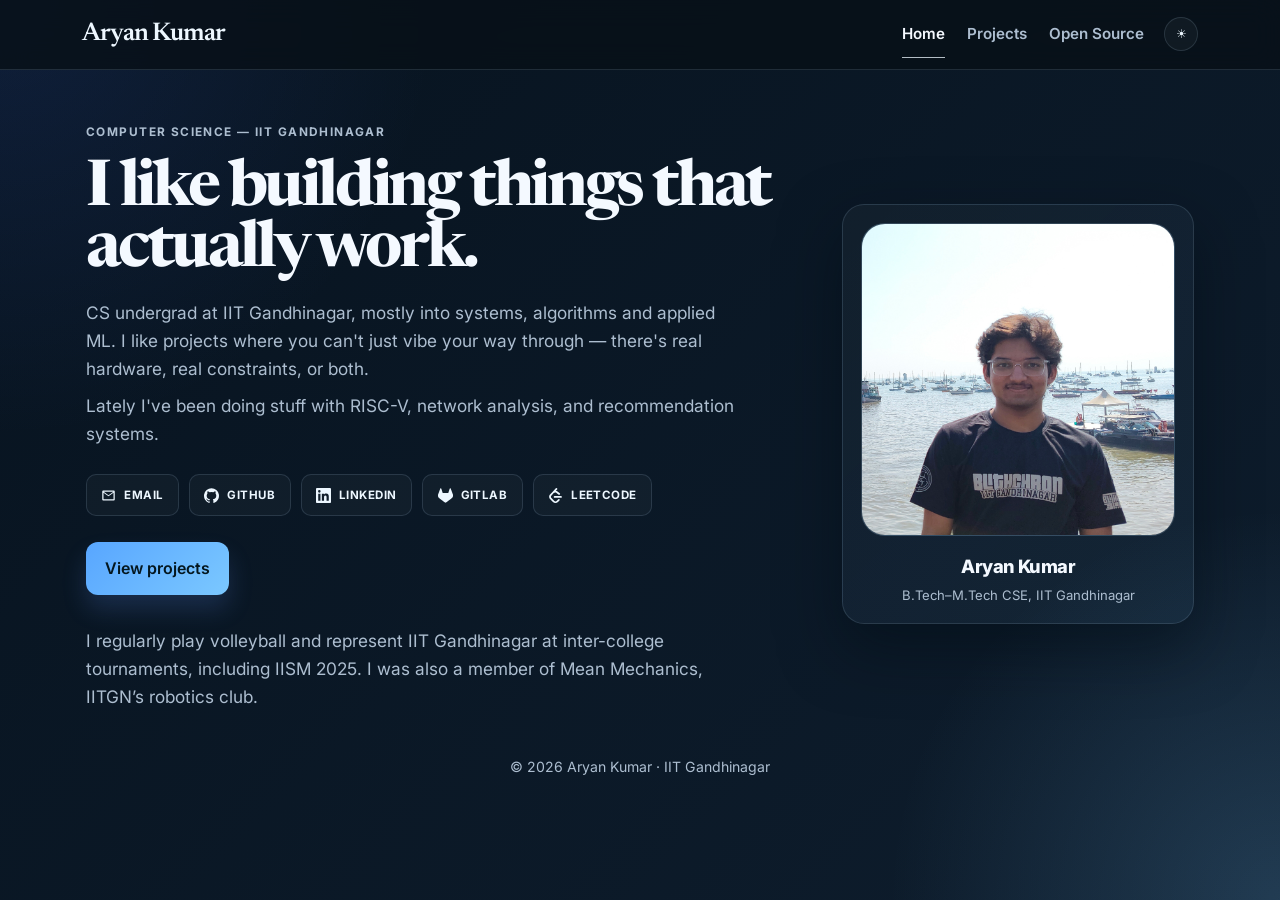
==== commit a032a7f7: "update styles and add Open Source page to portfolio" ====
--- a/index.html
+++ b/index.html
@@ -11,7 +11,7 @@
   <link
     href="https://fonts.googleapis.com/css2?family=Inter:wght@400;500;600;700;800&family=Newsreader:opsz,wght@6..72,400;6..72,500;6..72,600&display=swap"
     rel="stylesheet" />
-  <link rel="stylesheet" href="styles.css?v=20260919" />
+  <link rel="stylesheet" href="styles.css?v=20261106" />
 </head>
 
 <body data-theme="dark">
@@ -24,6 +24,7 @@
           <nav class="nav" aria-label="Main navigation">
             <a href="index.html" class="active">Home</a>
             <a href="projects.html">Projects</a>
+            <a href="opensource.html">Open Source</a>
             <!-- Research will be added later when there is something to showcase. -->
           </nav>
 
@@ -50,9 +51,11 @@
           </p>
 
           <div class="social-row">
-            <a href="mailto:acearyan8@gmail.com" class="social-btn">Email</a>
-            <a href="https://github.com/AceAryan" target="_blank" rel="noopener" class="social-btn">GitHub</a>
-            <a href="https://www.linkedin.com/in/aryan-kumar-574272316/" target="_blank" rel="noopener" class="social-btn">LinkedIn</a>
+            <a href="mailto:acearyan8@gmail.com" class="social-btn"><svg viewBox="0 0 24 24" aria-hidden="true"><path d="M2 5.5A1.5 1.5 0 0 1 3.5 4h17A1.5 1.5 0 0 1 22 5.5v13a1.5 1.5 0 0 1-1.5 1.5h-17A1.5 1.5 0 0 1 2 18.5v-13Zm2.2.5L12 11.6 19.8 6H4.2ZM20 7.6l-7.42 5.3a1 1 0 0 1-1.16 0L4 7.6V18h16V7.6Z" /></svg><span>Email</span></a>
+            <a href="https://github.com/AceAryan" target="_blank" rel="noopener" class="social-btn"><svg viewBox="0 0 24 24" aria-hidden="true"><path d="M12 .5a12 12 0 0 0-3.79 23.38c.6.11.82-.26.82-.58v-2.03c-3.34.73-4.04-1.61-4.04-1.61-.54-1.39-1.32-1.76-1.32-1.76-1.08-.74.08-.72.08-.72 1.2.08 1.83 1.23 1.83 1.23 1.06 1.82 2.78 1.29 3.46.99.11-.77.42-1.29.76-1.59-2.67-.31-5.47-1.34-5.47-5.96 0-1.32.47-2.4 1.23-3.25-.12-.3-.53-1.53.12-3.18 0 0 1-.32 3.3 1.23a11.36 11.36 0 0 1 6 0c2.3-1.55 3.3-1.23 3.3-1.23.65 1.65.24 2.88.12 3.18.77.85 1.23 1.93 1.23 3.25 0 4.63-2.81 5.64-5.49 5.94.43.37.81 1.1.81 2.22v3.29c0 .32.21.7.83.58A12 12 0 0 0 12 .5Z" /></svg><span>GitHub</span></a>
+            <a href="https://www.linkedin.com/in/aryan-kumar-574272316/" target="_blank" rel="noopener" class="social-btn"><svg viewBox="0 0 24 24" aria-hidden="true"><path d="M20.45 20.45h-3.56v-5.57c0-1.33-.02-3.04-1.85-3.04-1.86 0-2.14 1.45-2.14 2.95v5.66H9.35V9h3.41v1.56h.05c.48-.9 1.64-1.85 3.37-1.85 3.6 0 4.27 2.37 4.27 5.46v6.28ZM5.34 7.43a2.06 2.06 0 1 1 0-4.13 2.06 2.06 0 0 1 0 4.13ZM7.12 20.45H3.56V9h3.56v11.45ZM22.22 0H1.77C.79 0 0 .77 0 1.73v20.54C0 23.23.79 24 1.77 24h20.45c.98 0 1.78-.77 1.78-1.73V1.73C24 .77 23.2 0 22.22 0Z" /></svg><span>LinkedIn</span></a>
+            <a href="https://gitlab.com/AceAryan" target="_blank" rel="noopener" class="social-btn"><svg viewBox="0 0 24 24" aria-hidden="true"><path d="m23.6004 9.5927-.0337-.0862L20.3.9814a.851.851 0 0 0-.3362-.405.8748.8748 0 0 0-.9997.0539.8748.8748 0 0 0-.29.4399l-2.2055 6.748H7.5375l-2.2057-6.748a.8573.8573 0 0 0-.29-.4412.8748.8748 0 0 0-.9997-.0537.8585.8585 0 0 0-.3362.4049L.4332 9.5015l-.0325.0862a6.0657 6.0657 0 0 0 2.0119 7.0105l.0113.0087.03.0213 4.976 3.7264 2.462 1.8633 1.4995 1.1321a1.0085 1.0085 0 0 0 1.2197 0l1.4995-1.1321 2.4619-1.8633 5.006-3.7489.0125-.01a6.0682 6.0682 0 0 0 2.0094-7.003z" /></svg><span>GitLab</span></a>
+            <a href="https://leetcode.com/u/vUM0JFrjK9/" target="_blank" rel="noopener" class="social-btn"><svg viewBox="0 0 24 24" aria-hidden="true"><path d="M13.483 0a1.374 1.374 0 0 0-.961.438L7.116 6.226l-3.854 4.126a5.266 5.266 0 0 0-1.209 2.104 5.35 5.35 0 0 0-.125.513 5.527 5.527 0 0 0 .062 2.362 5.83 5.83 0 0 0 .349 1.017 5.938 5.938 0 0 0 1.271 1.818l4.277 4.193.039.038c2.248 2.165 5.852 2.133 8.063-.074l2.396-2.392c.54-.54.54-1.414.003-1.955a1.378 1.378 0 0 0-1.951-.003l-2.396 2.392a3.021 3.021 0 0 1-4.205.038l-.02-.019-4.276-4.193c-.652-.64-.972-1.469-.948-2.263a2.68 2.68 0 0 1 .066-.523 2.545 2.545 0 0 1 .619-1.164L9.13 8.114c1.058-1.134 3.204-1.27 4.43-.278l3.501 2.831c.593.48 1.461.387 1.94-.207a1.384 1.384 0 0 0-.207-1.943l-3.5-2.831c-.8-.647-1.766-1.045-2.774-1.202l2.015-2.158A1.384 1.384 0 0 0 13.483 0zm-2.866 12.815a1.38 1.38 0 0 0-1.38 1.382 1.38 1.38 0 0 0 1.38 1.382H20.79a1.38 1.38 0 0 0 1.38-1.382 1.38 1.38 0 0 0-1.38-1.382z" /></svg><span>LeetCode</span></a>
           </div>
 
           <div class="cta-row">
@@ -79,7 +82,7 @@
     <footer>© 2026 Aryan Kumar · IIT Gandhinagar</footer>
   </div>
 
-  <script src="script.js?v=20260919"></script>
+  <script src="script.js?v=20261106"></script>
 </body>
 
 </html>
--- a/styles.css
+++ b/styles.css
@@ -258,10 +258,11 @@
 
 .social-row {
     display: flex;
-    flex-wrap: nowrap;
+    flex-wrap: wrap;
     gap: 10px;
     margin-top: 26px;
     width: fit-content;
+    max-width: 100%;
     align-items: stretch;
 }
 
@@ -282,6 +283,14 @@
     text-transform: uppercase;
     transition: transform 0.2s ease, border-color 0.2s ease, background 0.2s ease;
     white-space: nowrap;
+}
+
+.social-btn svg {
+    width: 15px;
+    height: 15px;
+    margin-right: 0.5rem;
+    fill: currentColor;
+    flex-shrink: 0;
 }
 
 .social-btn:hover {
@@ -596,6 +605,80 @@
     grid-template-columns: repeat(2, minmax(0, 1fr));
 }
 
+.project-toolbar {
+    position: sticky;
+    top: 78px;
+    z-index: 8;
+    display: flex;
+    justify-content: space-between;
+    align-items: center;
+    gap: 16px;
+    flex-wrap: wrap;
+    margin-bottom: 18px;
+    padding: 10px 12px;
+    border: 1px solid rgba(148, 163, 184, 0.18);
+    border-radius: 14px;
+    background: linear-gradient(180deg, rgba(12, 18, 28, 0.72), rgba(12, 18, 28, 0.52));
+    box-shadow: 0 18px 38px rgba(2, 6, 23, 0.18), inset 0 1px 0 rgba(255, 255, 255, 0.04);
+    backdrop-filter: blur(12px) saturate(120%);
+    -webkit-backdrop-filter: blur(12px) saturate(120%);
+    transition: background 0.25s ease, border-color 0.25s ease, box-shadow 0.25s ease, backdrop-filter 0.25s ease;
+}
+
+.project-toolbar.is-overlap {
+    background: linear-gradient(180deg, rgba(12, 18, 28, 0.38), rgba(12, 18, 28, 0.2));
+    border-color: rgba(123, 200, 255, 0.26);
+    box-shadow: 0 20px 40px rgba(2, 6, 23, 0.26), inset 0 1px 0 rgba(255, 255, 255, 0.06);
+    backdrop-filter: blur(18px) saturate(170%);
+    -webkit-backdrop-filter: blur(18px) saturate(170%);
+}
+
+body[data-theme='light'] .project-toolbar {
+    background: linear-gradient(180deg, rgba(255, 255, 255, 0.88), rgba(255, 255, 255, 0.7));
+    box-shadow: 0 12px 28px rgba(15, 23, 42, 0.1), inset 0 1px 0 rgba(255, 255, 255, 0.8);
+}
+
+body[data-theme='light'] .project-toolbar.is-overlap {
+    background: linear-gradient(180deg, rgba(255, 255, 255, 0.56), rgba(255, 255, 255, 0.32));
+    border-color: rgba(96, 165, 250, 0.26);
+    box-shadow: 0 16px 28px rgba(15, 23, 42, 0.14), inset 0 1px 0 rgba(255, 255, 255, 0.75);
+}
+
+.project-filter {
+    display: flex;
+    flex-wrap: wrap;
+    gap: 8px;
+}
+
+.project-filter-btn {
+    appearance: none;
+    border: 1px solid rgba(148, 163, 184, 0.2);
+    border-radius: 999px;
+    background: rgba(148, 163, 184, 0.04);
+    color: var(--muted);
+    padding: 0.52rem 0.8rem;
+    font-family: 'Inter', sans-serif;
+    font-size: 0.66rem;
+    font-weight: 700;
+    letter-spacing: 0.09em;
+    text-transform: uppercase;
+    cursor: pointer;
+    transition: background 0.2s ease, border-color 0.2s ease, color 0.2s ease, transform 0.2s ease, box-shadow 0.2s ease;
+}
+
+.project-filter-btn:hover {
+    transform: translateY(-1px);
+    border-color: rgba(123, 200, 255, 0.38);
+    color: var(--text);
+}
+
+.project-filter-btn.is-active {
+    background: linear-gradient(180deg, rgba(123, 200, 255, 0.18), rgba(123, 200, 255, 0.08));
+    border-color: rgba(123, 200, 255, 0.45);
+    color: var(--heading);
+    box-shadow: 0 8px 18px rgba(59, 130, 246, 0.12);
+}
+
 .project-list {
     display: grid;
     gap: 0;
@@ -609,6 +692,11 @@
     align-items: start;
     padding: 18px 0;
     border-bottom: 1px solid var(--line);
+    scroll-margin-top: 96px;
+}
+
+.project-list-item.is-hidden {
+    display: none;
 }
 
 .project-index {
@@ -625,6 +713,14 @@
     align-items: center;
     gap: 10px;
     margin-bottom: 8px;
+    flex-wrap: wrap;
+}
+
+.project-links {
+    display: inline-flex;
+    align-items: center;
+    gap: 8px;
+    margin-left: 2px;
 }
 
 .project-info h3 {
@@ -656,6 +752,27 @@
     display: block;
 }
 
+.project-demo {
+    display: inline-flex;
+    align-items: center;
+    justify-content: center;
+    padding: 0.26rem 0.6rem;
+    border: 1px solid rgba(123, 200, 255, 0.35);
+    border-radius: 8px;
+    background: rgba(123, 200, 255, 0.10);
+    color: #dff4ff;
+    font-size: 0.62rem;
+    font-weight: 700;
+    letter-spacing: 0.06em;
+    text-transform: uppercase;
+    transition: opacity 0.2s ease, transform 0.2s ease;
+}
+
+.project-demo:hover {
+    opacity: 1;
+    transform: translateY(-1px);
+}
+
 .project-info p {
     margin: 0;
     color: var(--muted);
@@ -681,6 +798,14 @@
     font-size: 0.68rem;
     font-weight: 600;
     letter-spacing: 0.03em;
+}
+
+.project-status {
+    background: linear-gradient(135deg, #dfeeff 0%, #cfe7ff 100%);
+    border-color: rgba(98, 164, 255, 0.55);
+    color: #102e4a;
+    font-weight: 800;
+    box-shadow: inset 0 0 0 1px rgba(255, 255, 255, 0.35), 0 0 0 1px rgba(98, 164, 255, 0.12);
 }
 
 .pub-meta {
